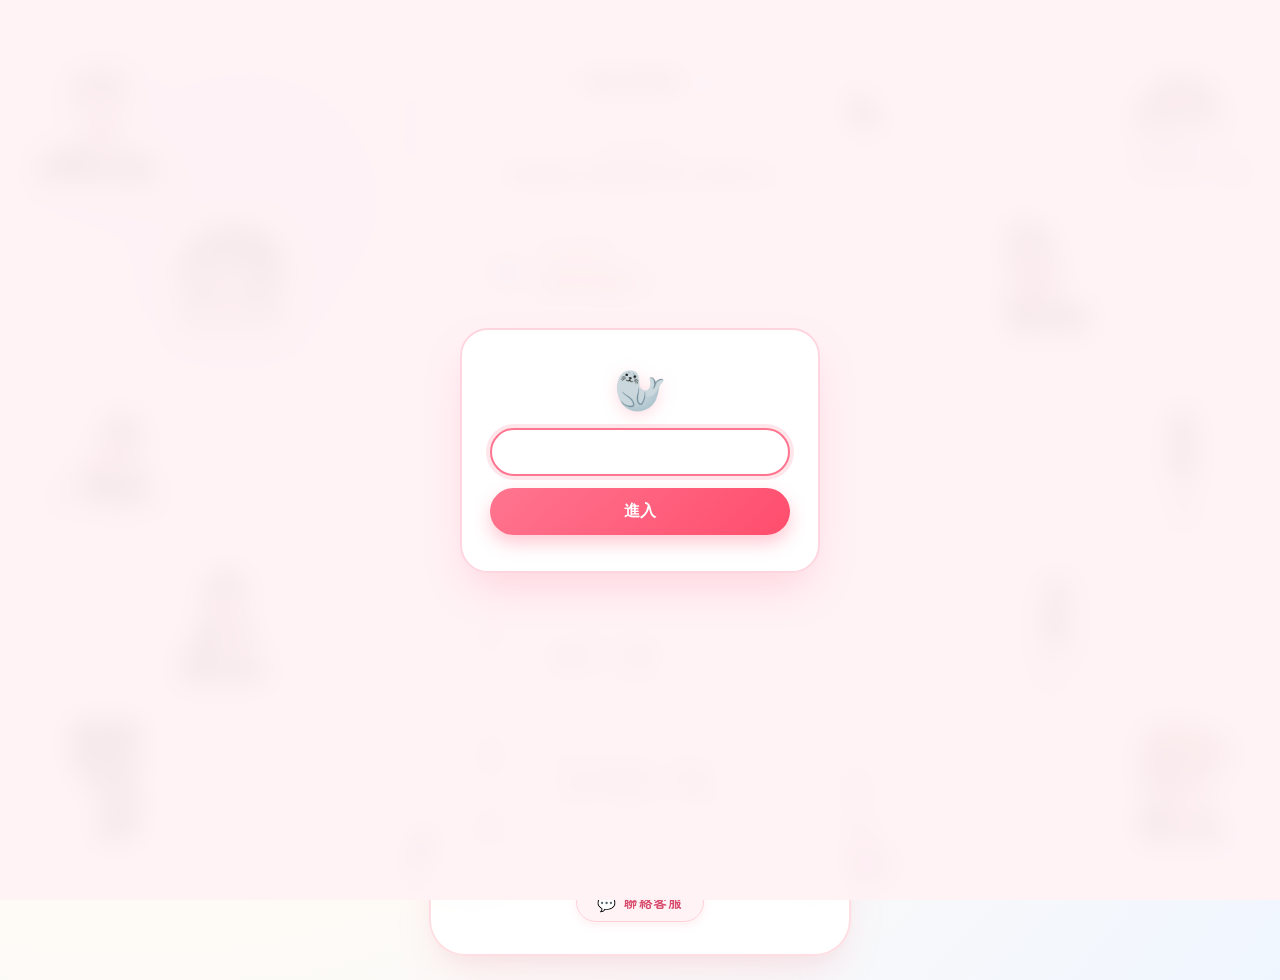
==== seal/index.html @ 0974f27e "fix: 更新標題為「分發中・臺中」，並防止部分行動裝置自動將包裹編號轉為藍色電話連結" ====
<!DOCTYPE html>
<html lang="zh-TW">
<head>
  <meta charset="UTF-8">
  <meta name="viewport" content="width=device-width, initial-scale=1.0, maximum-scale=1.0, user-scalable=no">
  <meta name="format-detection" content="telephone=no, date=no, address=no, email=no">
  <title>一森貨運 - 貨物追蹤系統</title>
  <link rel="stylesheet" href="css/style.css">
  <link rel="icon" href="data:image/svg+xml,<svg xmlns=%22http://www.w3.org/2000/svg%22 viewBox=%220 0 100 100%22><text y=%22.9em%22 font-size=%2290%22>🦭</text></svg>">
</head>
<body>

  <!-- 密碼驗證視窗 (0916) -->
  <div id="password-overlay">
    <div class="pwd-card">
      <div class="pwd-icon">🦭</div>
      
      <div class="pwd-form">
        <input 
          type="password" 
          id="pwd-input" 
          inputmode="numeric" 
          maxlength="20"
          autocomplete="off"
        />
        <button id="pwd-submit-btn" type="button">進入</button>
      </div>
      
      <p id="pwd-error" class="pwd-error-msg">密碼錯誤，重新輸入</p>
    </div>
  </div>

  <style>
    /* 密碼驗證視窗樣式 */
    #password-overlay {
      position: fixed;
      inset: 0;
      width: 100vw;
      height: 100vh;
      background: rgba(255, 243, 246, 0.96);
      backdrop-filter: blur(12px);
      -webkit-backdrop-filter: blur(12px);
      display: flex;
      justify-content: center;
      align-items: center;
      z-index: 999999;
      transition: opacity 0.4s ease, visibility 0.4s ease;
      padding: 20px;
    }
    #password-overlay.unlocked {
      opacity: 0;
      visibility: hidden;
      pointer-events: none;
    }
    .pwd-card {
      background: rgba(255, 255, 255, 0.98);
      border: 2px solid #ffd6e0;
      border-radius: 28px;
      padding: 36px 28px;
      width: 100%;
      max-width: 360px;
      text-align: center;
      box-shadow: 0 20px 45px -10px rgba(255, 117, 143, 0.28);
      transform: translateY(0);
      transition: transform 0.3s ease;
    }
    .pwd-card.shake {
      animation: pwdShake 0.45s ease;
    }
    @keyframes pwdShake {
      0%, 100% { transform: translateX(0); }
      20%, 60% { transform: translateX(-8px); }
      40%, 80% { transform: translateX(8px); }
    }
    .pwd-icon {
      font-size: 42px;
      margin-bottom: 20px;
      line-height: 1;
      filter: drop-shadow(0 4px 8px rgba(255, 117, 143, 0.25));
    }
    .pwd-title {
      font-size: 22px;
      font-weight: 700;
      color: #ff5c7c;
      margin-bottom: 20px;
      letter-spacing: 0.5px;
    }
    .pwd-desc {
      font-size: 14px;
      color: #8c7e75;
      margin-bottom: 22px;
      line-height: 1.5;
    }
    .pwd-form {
      display: flex;
      flex-direction: column;
      gap: 12px;
    }
    #pwd-input {
      width: 100%;
      padding: 13px 18px;
      border: 2px solid #ffd1dc;
      border-radius: 999px;
      font-size: 16px;
      text-align: center;
      outline: none;
      color: #4a403a;
      background: #fffbfa;
      transition: border-color 0.25s, box-shadow 0.25s;
    }
    #pwd-input:focus {
      border-color: #ff758f;
      box-shadow: 0 0 0 4px rgba(255, 117, 143, 0.18);
      background: #ffffff;
    }
    #pwd-input.error {
      border-color: #ff4d6d;
      background: #fff0f3;
    }
    #pwd-submit-btn {
      width: 100%;
      padding: 13px 20px;
      background: linear-gradient(135deg, #ff758f 0%, #ff4d6d 100%);
      color: #ffffff;
      border: none;
      border-radius: 999px;
      font-size: 16px;
      font-weight: 700;
      cursor: pointer;
      box-shadow: 0 8px 18px rgba(255, 77, 109, 0.3);
      transition: transform 0.15s, box-shadow 0.15s, opacity 0.15s;
    }
    #pwd-submit-btn:hover {
      transform: translateY(-2px);
      box-shadow: 0 10px 22px rgba(255, 77, 109, 0.4);
      opacity: 0.95;
    }
    #pwd-submit-btn:active {
      transform: translateY(1px);
    }
    .pwd-error-msg {
      display: none;
      color: #ff3366;
      font-size: 13px;
      margin-top: 12px;
      font-weight: 600;
    }
  </style>

  <script>
    (function() {
      function checkPwd() {
        const input = document.getElementById('pwd-input');
        const card = document.querySelector('.pwd-card');
        const errorMsg = document.getElementById('pwd-error');
        const overlay = document.getElementById('password-overlay');

        if (!input || !overlay) return;

        if (input.value.trim() === '0916') {
          overlay.classList.add('unlocked');
          setTimeout(() => {
            overlay.style.display = 'none';
          }, 400);
        } else {
          errorMsg.style.display = 'block';
          if (card) {
            card.classList.remove('shake');
            void card.offsetWidth; // 重繪觸發動畫
            card.classList.add('shake');
          }
          input.classList.add('error');
          input.value = '';
          input.focus();
        }
      }

      window.addEventListener('DOMContentLoaded', () => {
        const submitBtn = document.getElementById('pwd-submit-btn');
        const input = document.getElementById('pwd-input');

        if (submitBtn) {
          submitBtn.addEventListener('click', checkPwd);
        }
        if (input) {
          input.addEventListener('keydown', (e) => {
            if (e.key === 'Enter') {
              checkPwd();
            }
          });
          // 自動聚焦輸入框
          setTimeout(() => input.focus(), 100);
        }
      });
    })();
  </script>

  <!-- 可愛粉嫩漸層背景光暈點綴 -->
  <div class="bg-decor">
    <div class="bg-bubble bg-bubble-1"></div>
    <div class="bg-bubble bg-bubble-2"></div>
    <div class="bg-bubble bg-bubble-3"></div>
  </div>

  <!-- 愛心與星光粒子特效畫布 -->
  <canvas id="particle-canvas"></canvas>

  <!-- 四周 14 款貼圖容器 -->
  <div id="stickers-container"></div>

  <!-- 中央單一追蹤視窗 -->
  <main class="main-wrapper">
    <section class="tracking-card">
      
      <!-- 卡片頂部：品牌名稱 -->
      <header class="card-header">
        <h1 class="brand-title">
          一森貨運
          <span class="deco-seal">🦭</span>
        </h1>
      </header>

      <!-- 貨物編號膠囊 -->
      <div class="tracking-code-container">
        <span class="tracking-code-label">
          <span>📦</span>
          <span>貨物編號</span>
        </span>
        <div class="tracking-code-val" x-apple-data-detectors="false">943606 330005 50 40700 3</div>
      </div>

      <!-- 當前最新狀態橫幅 -->
      <div class="current-status-banner">
        <div class="status-left">
          <div class="status-truck-bubble" id="status-icon">🚚</div>
          <div class="status-text-wrap">
            <span class="status-now-label">● 目前狀態</span>
            <div class="status-now-val">
              <span id="status-text">轉運中</span>
              <span class="pulse-dot"></span>
            </div>
          </div>
        </div>
      </div>

      <!-- 時間軸歷程（最新進度置於最上方） -->
      <div class="timeline-section">
        <ol class="timeline-list">
          
          <!-- 到達節點：郵件抵達 (裝置時間滿 10/29 12:19:16 自動出現) -->
          <li class="timeline-item active" id="timeline-arrived" style="display: none;">
            <div class="timeline-marker">📬</div>
            <div class="timeline-content">
              <time class="timeline-time">
                <span>⏱️</span>
                <span>2026/10/29 - 12:19:16</span>
              </time>
              <h2 class="timeline-title">
                <span>郵件抵達</span>
                <span class="active-tag" id="arrived-tag">最新</span>
              </h2>
              <p class="timeline-desc">郵件已順利抵達目的地，包裹平安送達囉～</p>
            </div>
          </li>

          <!-- 分發節點：分發中・臺中 (裝置時間滿 10/29 09:16:19 自動出現) -->
          <li class="timeline-item active" id="timeline-dispatch" style="display: none;">
            <div class="timeline-marker">🛵</div>
            <div class="timeline-content">
              <time class="timeline-time">
                <span>⏱️</span>
                <span>2026/10/29 - 09:16:19</span>
              </time>
              <h2 class="timeline-title">
                <span>分發中・臺中</span>
                <span class="active-tag" id="dispatch-tag">最新</span>
              </h2>
              <p class="timeline-desc">包裹已抵達臺中市西屯區，正在進行分發作業～</p>
            </div>
          </li>

          <!-- 最新進度：轉運中 -->
          <li class="timeline-item active" id="timeline-transit">
            <div class="timeline-marker">🚚</div>
            <div class="timeline-content">
              <time class="timeline-time">
                <span>⏱️</span>
                <span>2026/10/28 - 19:55:45</span>
              </time>
              <h2 class="timeline-title">
                <span>轉運中・桃園</span>
                <span class="active-tag" id="transit-tag">最新</span>
              </h2>
              <p class="timeline-desc">貨物正在全速轉運中，包裹平安前進中～</p>
            </div>
          </li>

          <!-- 早期節點：一森交寄郵件 -->
          <li class="timeline-item">
            <div class="timeline-marker">📮</div>
            <div class="timeline-content">
              <time class="timeline-time">
                <span>📅</span>
                <span>2026/10/28 - 16:25:47</span>
              </time>
              <h2 class="timeline-title">一森交寄郵件・桃園</h2>
              <p class="timeline-desc">包裹已由一森順利收寄，準備發往轉運中心</p>
            </div>
          </li>

        </ol>
      </div>

      <!-- 卡片底部聯絡客服 -->
      <footer class="card-footer">
        <a href="imessage://0983520297" class="contact-service-btn">
          <span class="btn-icon">💬</span>
          <span>聯絡客服</span>
        </a>
      </footer>

    </section>
  </main>

  <script src="js/particles.js"></script>
  <script src="js/app.js"></script>
</body>
</html>
---- seal/css/style.css ----
@import url('https://fonts.googleapis.com/css2?family=Fredoka:wght@400;500;600;700&family=Zen+Maru+Gothic:wght@400;500;700;900&display=swap');

:root {
  --bg-gradient: radial-gradient(circle at 10% 15%, #ffeef2 0%, #fffbf5 50%, #f0f6ff 100%);
  --primary-color: #ff758f;
  --primary-light: #fff0f3;
  --primary-hover: #ff4d6d;
  --accent-color: #ff9e00;
  --accent-light: #fff5e6;
  --text-main: #4a403a;
  --text-muted: #8c7e75;
  --card-bg: rgba(255, 255, 255, 0.94);
  --card-border: rgba(255, 214, 221, 0.8);
  --card-shadow: 0 20px 40px -10px rgba(255, 143, 163, 0.22), 0 10px 20px -5px rgba(0, 0, 0, 0.03);
}

* {
  box-sizing: border-box;
  margin: 0;
  padding: 0;
  -webkit-font-smoothing: antialiased;
}

body {
  font-family: 'Zen Maru Gothic', 'PingFang TC', 'Microsoft JhengHei', sans-serif;
  background: var(--bg-gradient);
  min-height: 100vh;
  width: 100vw;
  overflow-x: hidden;
  position: relative;
  color: var(--text-main);
  display: flex;
  justify-content: center;
  align-items: center;
}

/* 背景可愛浮動光暈點綴 */
.bg-decor {
  position: fixed;
  inset: 0;
  pointer-events: none;
  z-index: 0;
  overflow: hidden;
}

.bg-bubble {
  position: absolute;
  border-radius: 50%;
  filter: blur(50px);
  opacity: 0.45;
  animation: floatBubble 12s ease-in-out infinite alternate;
}

.bg-bubble-1 {
  width: 320px;
  height: 320px;
  background: #ffd6e0;
  top: 5%;
  left: 8%;
}

.bg-bubble-2 {
  width: 380px;
  height: 380px;
  background: #ffe5b4;
  bottom: 8%;
  right: 10%;
  animation-duration: 15s;
}

.bg-bubble-3 {
  width: 250px;
  height: 250px;
  background: #e2f0d9;
  top: 40%;
  right: 5%;
  animation-duration: 18s;
}

@keyframes floatBubble {
  0% { transform: translate(0, 0) scale(1); }
  50% { transform: translate(30px, -20px) scale(1.08); }
  100% { transform: translate(-25px, 25px) scale(0.95); }
}

/* 粒子畫布 */
#particle-canvas {
  position: fixed;
  top: 0;
  left: 0;
  width: 100vw;
  height: 100vh;
  pointer-events: none;
  z-index: 999;
}

/* 貼圖舞台容器 */
#stickers-container {
  position: fixed;
  inset: 0;
  pointer-events: none;
  z-index: 10;
  overflow: hidden;
}

/* 單個貼圖元件 */
.sticker-item {
  position: absolute;
  pointer-events: auto;
  cursor: grab;
  user-select: none;
  -webkit-user-drag: none;
  transition: transform 0.25s cubic-bezier(0.34, 1.56, 0.64, 1);
  will-change: transform;
}

.sticker-item:active {
  cursor: grabbing;
}

/* 去背貼圖白邊效果 (Die-cut Vinyl Sticker White Stroke) */
.sticker-item img {
  width: 100%;
  height: 100%;
  object-fit: contain;
  pointer-events: none;
  display: block;
  filter: 
    drop-shadow(3.5px 0 0 #ffffff)
    drop-shadow(-3.5px 0 0 #ffffff)
    drop-shadow(0 3.5px 0 #ffffff)
    drop-shadow(0 -3.5px 0 #ffffff)
    drop-shadow(2.5px 2.5px 0 #ffffff)
    drop-shadow(-2.5px -2.5px 0 #ffffff)
    drop-shadow(2.5px -2.5px 0 #ffffff)
    drop-shadow(-2.5px 2.5px 0 #ffffff)
    drop-shadow(0 10px 18px rgba(120, 80, 90, 0.16));
  transition: filter 0.25s ease;
}

/* 懸停效果：白邊微加厚、光暈與放大 */
.sticker-item:hover {
  transform: scale(1.1) rotate(4deg) !important;
  z-index: 25 !important;
}

.sticker-item:hover img {
  filter: 
    drop-shadow(4px 0 0 #ffffff)
    drop-shadow(-4px 0 0 #ffffff)
    drop-shadow(0 4px 0 #ffffff)
    drop-shadow(0 -4px 0 #ffffff)
    drop-shadow(3px 3px 0 #ffffff)
    drop-shadow(-3px -3px 0 #ffffff)
    drop-shadow(3px -3px 0 #ffffff)
    drop-shadow(-3px 3px 0 #ffffff)
    drop-shadow(0 14px 26px rgba(255, 117, 143, 0.38));
}

/* 點擊彈跳動畫 */
.sticker-item.popping {
  animation: stickerPop 0.45s cubic-bezier(0.175, 0.885, 0.32, 1.275) forwards;
}

@keyframes stickerPop {
  0% { transform: scale(1); }
  30% { transform: scale(1.22) rotate(-8deg); }
  60% { transform: scale(0.92) rotate(4deg); }
  100% { transform: scale(1); }
}

/* 浮動呼吸關鍵影格 */
@keyframes floatA {
  0% { transform: translateY(0px) rotate(0deg); }
  50% { transform: translateY(-12px) rotate(2deg); }
  100% { transform: translateY(0px) rotate(0deg); }
}

@keyframes floatB {
  0% { transform: translateY(0px) rotate(0deg); }
  50% { transform: translateY(-15px) rotate(-2.5deg); }
  100% { transform: translateY(0px) rotate(0deg); }
}

@keyframes floatC {
  0% { transform: translateY(0px) rotate(0deg); }
  50% { transform: translateY(-10px) rotate(1.5deg); }
  100% { transform: translateY(0px) rotate(0deg); }
}

/* 中央主卡片容器 */
.main-wrapper {
  position: relative;
  z-index: 20;
  padding: 24px;
  width: 100%;
  max-width: 470px;
  display: flex;
  justify-content: center;
  align-items: center;
}

.tracking-card {
  width: 100%;
  background: var(--card-bg);
  backdrop-filter: blur(20px);
  -webkit-backdrop-filter: blur(20px);
  border: 2px solid var(--card-border);
  border-radius: 36px;
  padding: 32px 28px;
  box-shadow: var(--card-shadow);
  position: relative;
  /* 移除懸浮位移，固定靜態呈現 */
  transform: none;
}

/* 卡片頭部：品牌名稱 */
.card-header {
  text-align: center;
  margin-bottom: 22px;
}

.brand-title {
  font-size: 1.85rem;
  font-weight: 900;
  color: #593d3b;
  letter-spacing: 0.5px;
  display: flex;
  align-items: center;
  justify-content: center;
  gap: 10px;
}

.brand-title .deco-seal {
  font-size: 1.6rem;
  display: inline-block;
  animation: sealWiggle 3s ease-in-out infinite;
}

@keyframes sealWiggle {
  0%, 100% { transform: rotate(0deg); }
  25% { transform: rotate(-8deg) scale(1.05); }
  75% { transform: rotate(8deg) scale(1.05); }
}

.brand-sub {
  font-size: 0.88rem;
  color: var(--text-muted);
  margin-top: 6px;
  letter-spacing: 0.3px;
}

/* 貨物編號膠囊卡片 */
.tracking-code-container {
  background: #fdfaf7;
  border: 1.5px solid #f0e6df;
  border-radius: 20px;
  padding: 14px 18px;
  display: flex;
  flex-direction: column;
  gap: 6px;
  margin-bottom: 22px;
  text-align: center;
}

.tracking-code-label {
  font-size: 0.8rem;
  color: var(--text-muted);
  font-weight: 600;
  display: flex;
  align-items: center;
  justify-content: center;
  gap: 6px;
}

.tracking-code-val {
  font-family: 'Fredoka', 'Zen Maru Gothic', sans-serif;
  font-size: 1.25rem;
  font-weight: 700;
  letter-spacing: 1.5px;
  color: #3d312a;
  -webkit-user-select: text;
  user-select: text;
}

/* 防止 iOS/Safari 或行動裝置將純數字編號自動偵測並轉為藍色可點擊電話連結 */
.tracking-code-val a,
.tracking-code-val a:visited,
.tracking-code-val a:hover,
.tracking-code-val a:active {
  color: inherit !important;
  text-decoration: none !important;
  pointer-events: none !important;
  cursor: text !important;
}

/* 當前最新狀態橫幅 */
.current-status-banner {
  background: linear-gradient(135deg, #fff3e6 0%, #ffe9d6 100%);
  border: 1.5px solid #ffd4aa;
  border-radius: 24px;
  padding: 18px 20px;
  margin-bottom: 26px;
  display: flex;
  align-items: center;
  justify-content: space-between;
  box-shadow: 0 8px 18px -4px rgba(255, 158, 0, 0.15);
}

.status-left {
  display: flex;
  align-items: center;
  gap: 14px;
}

.status-truck-bubble {
  width: 50px;
  height: 50px;
  background: #ffffff;
  border-radius: 50%;
  display: flex;
  align-items: center;
  justify-content: center;
  font-size: 1.6rem;
  box-shadow: 0 4px 12px rgba(255, 158, 0, 0.2);
  animation: sealBounce 2.4s ease-in-out infinite;
}

@keyframes sealBounce {
  0%, 100% { transform: translateY(0); }
  50% { transform: translateY(-5px); }
}

.status-text-wrap {
  display: flex;
  flex-direction: column;
  gap: 3px;
}

.status-now-label {
  font-size: 0.78rem;
  color: #b36b00;
  font-weight: 700;
}

.status-now-val {
  font-size: 1.35rem;
  font-weight: 900;
  color: #7a4600;
  display: flex;
  align-items: center;
  gap: 8px;
}

.pulse-dot {
  width: 10px;
  height: 10px;
  background: #ff9e00;
  border-radius: 50%;
  display: inline-block;
  box-shadow: 0 0 0 0 rgba(255, 158, 0, 0.6);
  animation: pulseDot 1.8s infinite;
}

@keyframes pulseDot {
  0% { transform: scale(0.95); box-shadow: 0 0 0 0 rgba(255, 158, 0, 0.7); }
  70% { transform: scale(1); box-shadow: 0 0 0 8px rgba(255, 158, 0, 0); }
  100% { transform: scale(0.95); box-shadow: 0 0 0 0 rgba(255, 158, 0, 0); }
}

/* 時間軸歷程 (Timeline) */
.timeline-section {
  position: relative;
  padding-left: 10px;
  margin-bottom: 24px;
}

.timeline-list {
  position: relative;
  list-style: none;
  padding-bottom: 8px;
}

/* 垂直連貫線：由頂端最新橙色漸層至底部粉色，中心點精準對齊 21px */
.timeline-list::before {
  content: '';
  position: absolute;
  top: 21px;
  bottom: 7px; /* 延伸並精準銜接於起始原點中心 */
  left: 21px;
  transform: translateX(-50%);
  width: 3px;
  background: linear-gradient(to bottom, #ff9e00 0%, #ff758f 100%);
  border-radius: 999px;
  z-index: 1;
}

/* 一森交寄郵件進度線下方的起始原點 (Origin Dot)，中心點精準對齊 21px */
.timeline-list::after {
  content: '';
  position: absolute;
  bottom: 0px;
  left: 21px;
  transform: translateX(-50%);
  width: 14px;
  height: 14px;
  background: #ff758f;
  border: 2.5px solid #ffffff;
  border-radius: 50%;
  box-shadow: 0 0 0 2px #ff8da1, 0 3px 8px rgba(255, 117, 143, 0.35);
  z-index: 3;
}

.timeline-item {
  position: relative;
  display: flex;
  align-items: flex-start;
  gap: 18px;
  padding-bottom: 26px;
  z-index: 2;
}

.timeline-item:last-child {
  padding-bottom: 0;
}

.timeline-marker {
  width: 42px;
  height: 42px;
  border-radius: 50%;
  background: #ffffff;
  border: 2.5px solid #ffccd5;
  display: flex;
  align-items: center;
  justify-content: center;
  font-size: 1.15rem;
  flex-shrink: 0;
  box-shadow: 0 4px 10px rgba(0, 0, 0, 0.04);
  transition: all 0.3s ease;
}

/* 當前最新節點（位於上方）高亮 */
.timeline-item.active .timeline-marker {
  border-color: #ff9e00;
  background: #fff8f0;
  box-shadow: 0 0 0 4px rgba(255, 158, 0, 0.22);
}

.timeline-content {
  flex: 1;
  background: #ffffff;
  border: 1.5px solid #f6ece6;
  border-radius: 20px;
  padding: 14px 18px;
  box-shadow: 0 4px 12px rgba(100, 60, 40, 0.03);
  transition: transform 0.2s ease;
}

.timeline-item.active .timeline-content {
  border-color: #ffe0b3;
  background: #fffdfa;
  box-shadow: 0 6px 16px rgba(255, 158, 0, 0.08);
}

.timeline-time {
  font-family: 'Fredoka', 'Zen Maru Gothic', sans-serif;
  font-size: 0.85rem;
  color: #9c8980;
  font-weight: 600;
  letter-spacing: 0.5px;
  margin-bottom: 4px;
  display: flex;
  align-items: center;
  gap: 6px;
}

.timeline-title {
  font-size: 1.15rem;
  font-weight: 800;
  color: #4a3e3d;
  display: flex;
  align-items: center;
  gap: 8px;
}

.timeline-item.active .timeline-title {
  color: #b35900;
}

.active-tag {
  font-size: 0.72rem;
  background: #ff9e00;
  color: #ffffff;
  padding: 2px 8px;
  border-radius: 999px;
  font-weight: 700;
}

.timeline-desc {
  font-size: 0.82rem;
  color: var(--text-muted);
  margin-top: 4px;
  line-height: 1.4;
}

/* 卡片底部聯絡客服按鈕 */
.card-footer {
  text-align: center;
  padding-top: 18px;
  border-top: 1.5px dashed #f5e4e6;
  display: flex;
  align-items: center;
  justify-content: center;
}

.contact-service-btn {
  display: inline-flex;
  align-items: center;
  justify-content: center;
  gap: 7px;
  background: rgba(255, 242, 245, 0.92);
  border: 1.5px solid #ffd0d8;
  color: #d84a6c;
  text-decoration: none;
  font-family: 'Zen Maru Gothic', 'PingFang TC', sans-serif;
  font-size: 0.85rem;
  font-weight: 700;
  padding: 8px 20px;
  border-radius: 999px;
  box-shadow: 0 3px 10px rgba(255, 117, 143, 0.12);
  transition: all 0.25s cubic-bezier(0.34, 1.56, 0.64, 1);
  letter-spacing: 0.6px;
}

.contact-service-btn:hover {
  background: linear-gradient(135deg, #ff758f 0%, #ff5c8a 100%);
  color: #ffffff;
  border-color: #ff5c8a;
  transform: translateY(-2px) scale(1.02);
  box-shadow: 0 6px 18px rgba(255, 92, 138, 0.28);
}

.contact-service-btn:active {
  transform: translateY(0) scale(0.98);
}

.contact-service-btn .btn-icon {
  font-size: 0.95rem;
}

/* 響應式優化 */
@media (max-width: 768px) {
  .tracking-card {
    padding: 26px 20px;
    border-radius: 28px;
  }
  
  .brand-title {
    font-size: 1.5rem;
  }
  
  .tracking-code-val {
    font-size: 1.05rem;
    letter-spacing: 1px;
  }

  .status-now-val {
    font-size: 1.2rem;
  }

  .timeline-marker {
    width: 36px;
    height: 36px;
    font-size: 1rem;
  }

  .timeline-list::before {
    left: 18px;
    transform: translateX(-50%);
  }

  .timeline-list::after {
    left: 18px;
    transform: translateX(-50%);
  }

  .timeline-title {
    font-size: 1.05rem;
  }
}
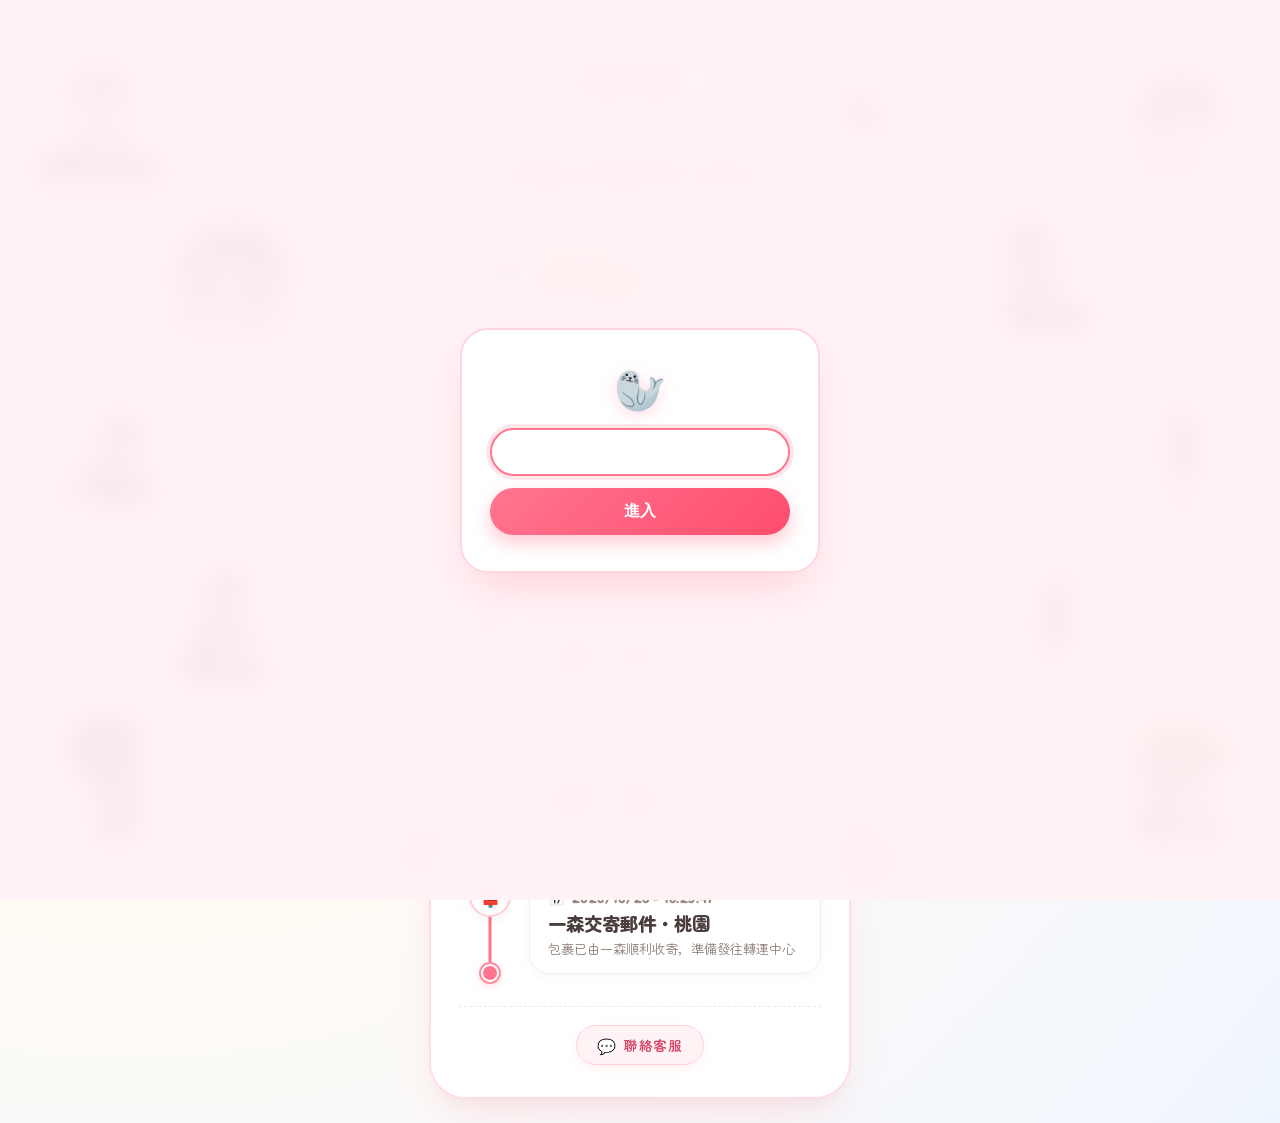
==== commit 8f62729f: "feat: 移除動態時間偵測系統，更新為完整 5 階段包裹歷程並調整時間戳記" ====
--- a/seal/index.html
+++ b/seal/index.html
@@ -232,11 +232,11 @@
       <!-- 當前最新狀態橫幅 -->
       <div class="current-status-banner">
         <div class="status-left">
-          <div class="status-truck-bubble" id="status-icon">🚚</div>
+          <div class="status-truck-bubble" id="status-icon">📬</div>
           <div class="status-text-wrap">
             <span class="status-now-label">● 目前狀態</span>
             <div class="status-now-val">
-              <span id="status-text">轉運中</span>
+              <span id="status-text">郵件抵達</span>
               <span class="pulse-dot"></span>
             </div>
           </div>
@@ -247,13 +247,13 @@
       <div class="timeline-section">
         <ol class="timeline-list">
           
-          <!-- 到達節點：郵件抵達 (裝置時間滿 10/29 12:19:16 自動出現) -->
-          <li class="timeline-item active" id="timeline-arrived" style="display: none;">
+          <!-- 節點 1：郵件抵達 (最新進度) -->
+          <li class="timeline-item active" id="timeline-arrived">
             <div class="timeline-marker">📬</div>
             <div class="timeline-content">
               <time class="timeline-time">
                 <span>⏱️</span>
-                <span>2026/10/29 - 12:19:16</span>
+                <span>2026/10/29 - 11:12:29</span>
               </time>
               <h2 class="timeline-title">
                 <span>郵件抵達</span>
@@ -263,34 +263,41 @@
             </div>
           </li>
 
-          <!-- 分發節點：分發中・臺中 (裝置時間滿 10/29 09:16:19 自動出現) -->
-          <li class="timeline-item active" id="timeline-dispatch" style="display: none;">
+          <!-- 節點 2：郵件投遞中・臺中 -->
+          <li class="timeline-item" id="timeline-delivery">
             <div class="timeline-marker">🛵</div>
             <div class="timeline-content">
               <time class="timeline-time">
                 <span>⏱️</span>
-                <span>2026/10/29 - 09:16:19</span>
-              </time>
-              <h2 class="timeline-title">
-                <span>分發中・臺中</span>
-                <span class="active-tag" id="dispatch-tag">最新</span>
-              </h2>
+                <span>2026/10/29 - 08:31:18</span>
+              </time>
+              <h2 class="timeline-title">郵件投遞中・臺中</h2>
+              <p class="timeline-desc">包裹已由郵務士安排配送，正在進行投遞作業～</p>
+            </div>
+          </li>
+
+          <!-- 節點 3：分發中・臺中 -->
+          <li class="timeline-item" id="timeline-dispatch">
+            <div class="timeline-marker">🏬</div>
+            <div class="timeline-content">
+              <time class="timeline-time">
+                <span>⏱️</span>
+                <span>2026/10/29 - 02:18:50</span>
+              </time>
+              <h2 class="timeline-title">分發中・臺中</h2>
               <p class="timeline-desc">包裹已抵達臺中市西屯區，正在進行分發作業～</p>
             </div>
           </li>
 
-          <!-- 最新進度：轉運中 -->
-          <li class="timeline-item active" id="timeline-transit">
+          <!-- 節點 4：轉運中・桃園 -->
+          <li class="timeline-item" id="timeline-transit">
             <div class="timeline-marker">🚚</div>
             <div class="timeline-content">
               <time class="timeline-time">
                 <span>⏱️</span>
                 <span>2026/10/28 - 19:55:45</span>
               </time>
-              <h2 class="timeline-title">
-                <span>轉運中・桃園</span>
-                <span class="active-tag" id="transit-tag">最新</span>
-              </h2>
+              <h2 class="timeline-title">轉運中・桃園</h2>
               <p class="timeline-desc">貨物正在全速轉運中，包裹平安前進中～</p>
             </div>
           </li>
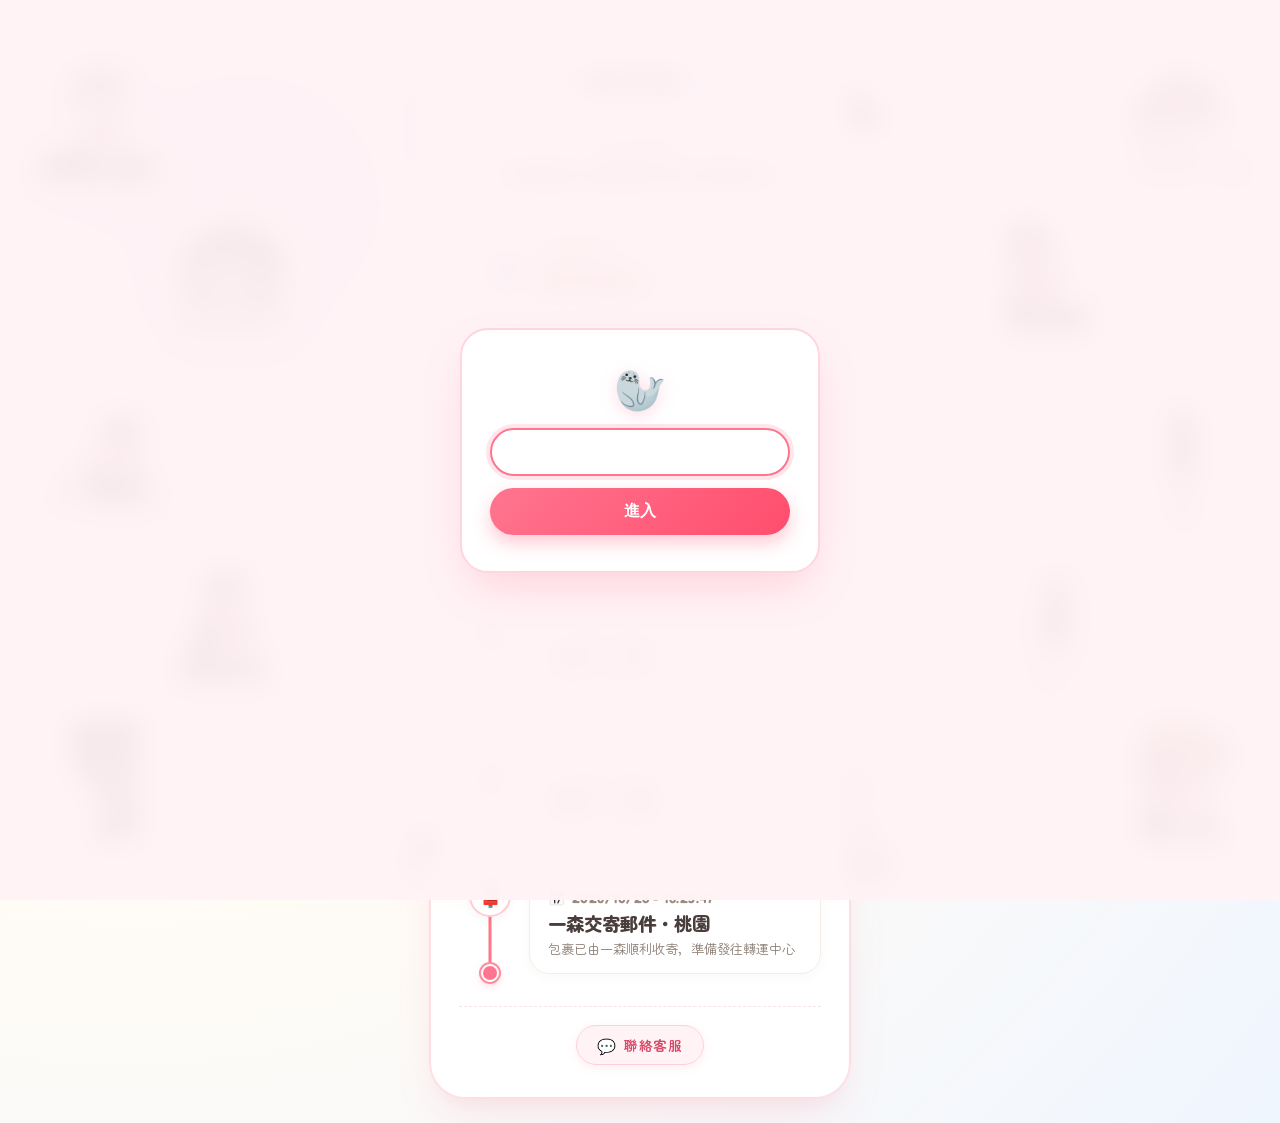
==== commit 55dccb23: "fix: 移除「郵件投遞中・臺中」與「分發中・臺中」說明末尾的波浪符號" ====
--- a/seal/index.html
+++ b/seal/index.html
@@ -272,7 +272,7 @@
                 <span>2026/10/29 - 08:31:18</span>
               </time>
               <h2 class="timeline-title">郵件投遞中・臺中</h2>
-              <p class="timeline-desc">包裹已由郵務士安排配送，正在進行投遞作業～</p>
+              <p class="timeline-desc">包裹已由郵務士安排配送，正在進行投遞作業</p>
             </div>
           </li>
 
@@ -285,7 +285,7 @@
                 <span>2026/10/29 - 02:18:50</span>
               </time>
               <h2 class="timeline-title">分發中・臺中</h2>
-              <p class="timeline-desc">包裹已抵達臺中市西屯區，正在進行分發作業～</p>
+              <p class="timeline-desc">包裹已抵達臺中市西屯區，正在進行分發作業</p>
             </div>
           </li>
 
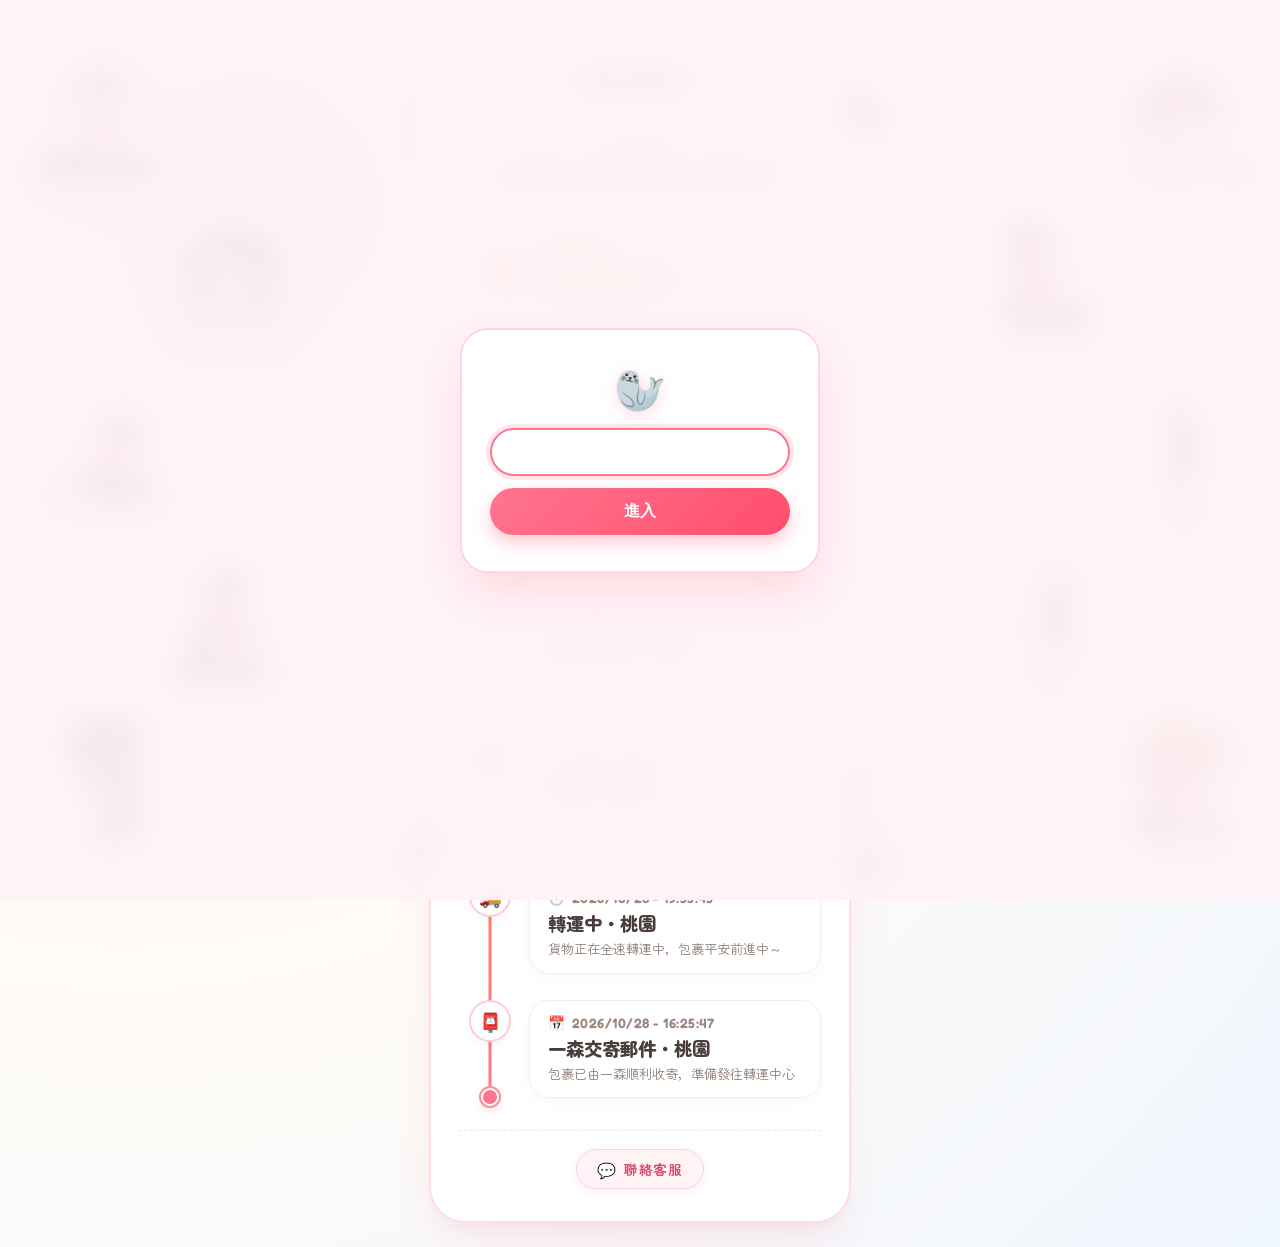
==== commit bd605eb9: "feat: 新增「安安已收件」最新進度節點 (2026/10/29 13:30:09)" ====
--- a/seal/index.html
+++ b/seal/index.html
@@ -232,11 +232,11 @@
       <!-- 當前最新狀態橫幅 -->
       <div class="current-status-banner">
         <div class="status-left">
-          <div class="status-truck-bubble" id="status-icon">📬</div>
+          <div class="status-truck-bubble" id="status-icon">🎁</div>
           <div class="status-text-wrap">
             <span class="status-now-label">● 目前狀態</span>
             <div class="status-now-val">
-              <span id="status-text">郵件抵達</span>
+              <span id="status-text">安安已收件</span>
               <span class="pulse-dot"></span>
             </div>
           </div>
@@ -247,23 +247,36 @@
       <div class="timeline-section">
         <ol class="timeline-list">
           
-          <!-- 節點 1：郵件抵達 (最新進度) -->
-          <li class="timeline-item active" id="timeline-arrived">
+          <!-- 節點 1：安安已收件 (最新進度) -->
+          <li class="timeline-item active" id="timeline-received">
+            <div class="timeline-marker">🎁</div>
+            <div class="timeline-content">
+              <time class="timeline-time">
+                <span>⏱️</span>
+                <span>2026/10/29 - 13:30:09</span>
+              </time>
+              <h2 class="timeline-title">
+                <span>安安已收件</span>
+                <span class="active-tag" id="received-tag">最新</span>
+              </h2>
+              <p class="timeline-desc">包裹已由安安順利簽收，配送圓滿完成～</p>
+            </div>
+          </li>
+
+          <!-- 節點 2：郵件抵達 -->
+          <li class="timeline-item" id="timeline-arrived">
             <div class="timeline-marker">📬</div>
             <div class="timeline-content">
               <time class="timeline-time">
                 <span>⏱️</span>
                 <span>2026/10/29 - 11:12:29</span>
               </time>
-              <h2 class="timeline-title">
-                <span>郵件抵達</span>
-                <span class="active-tag" id="arrived-tag">最新</span>
-              </h2>
-              <p class="timeline-desc">郵件已順利抵達目的地，包裹平安送達囉～</p>
-            </div>
-          </li>
-
-          <!-- 節點 2：郵件投遞中・臺中 -->
+              <h2 class="timeline-title">郵件抵達</h2>
+              <p class="timeline-desc">郵件已順利抵達目的地，包裹平安送達～</p>
+            </div>
+          </li>
+
+          <!-- 節點 3：郵件投遞中・臺中 -->
           <li class="timeline-item" id="timeline-delivery">
             <div class="timeline-marker">🛵</div>
             <div class="timeline-content">
@@ -276,7 +289,7 @@
             </div>
           </li>
 
-          <!-- 節點 3：分發中・臺中 -->
+          <!-- 節點 4：分發中・臺中 -->
           <li class="timeline-item" id="timeline-dispatch">
             <div class="timeline-marker">🏬</div>
             <div class="timeline-content">
@@ -289,7 +302,7 @@
             </div>
           </li>
 
-          <!-- 節點 4：轉運中・桃園 -->
+          <!-- 節點 5：轉運中・桃園 -->
           <li class="timeline-item" id="timeline-transit">
             <div class="timeline-marker">🚚</div>
             <div class="timeline-content">
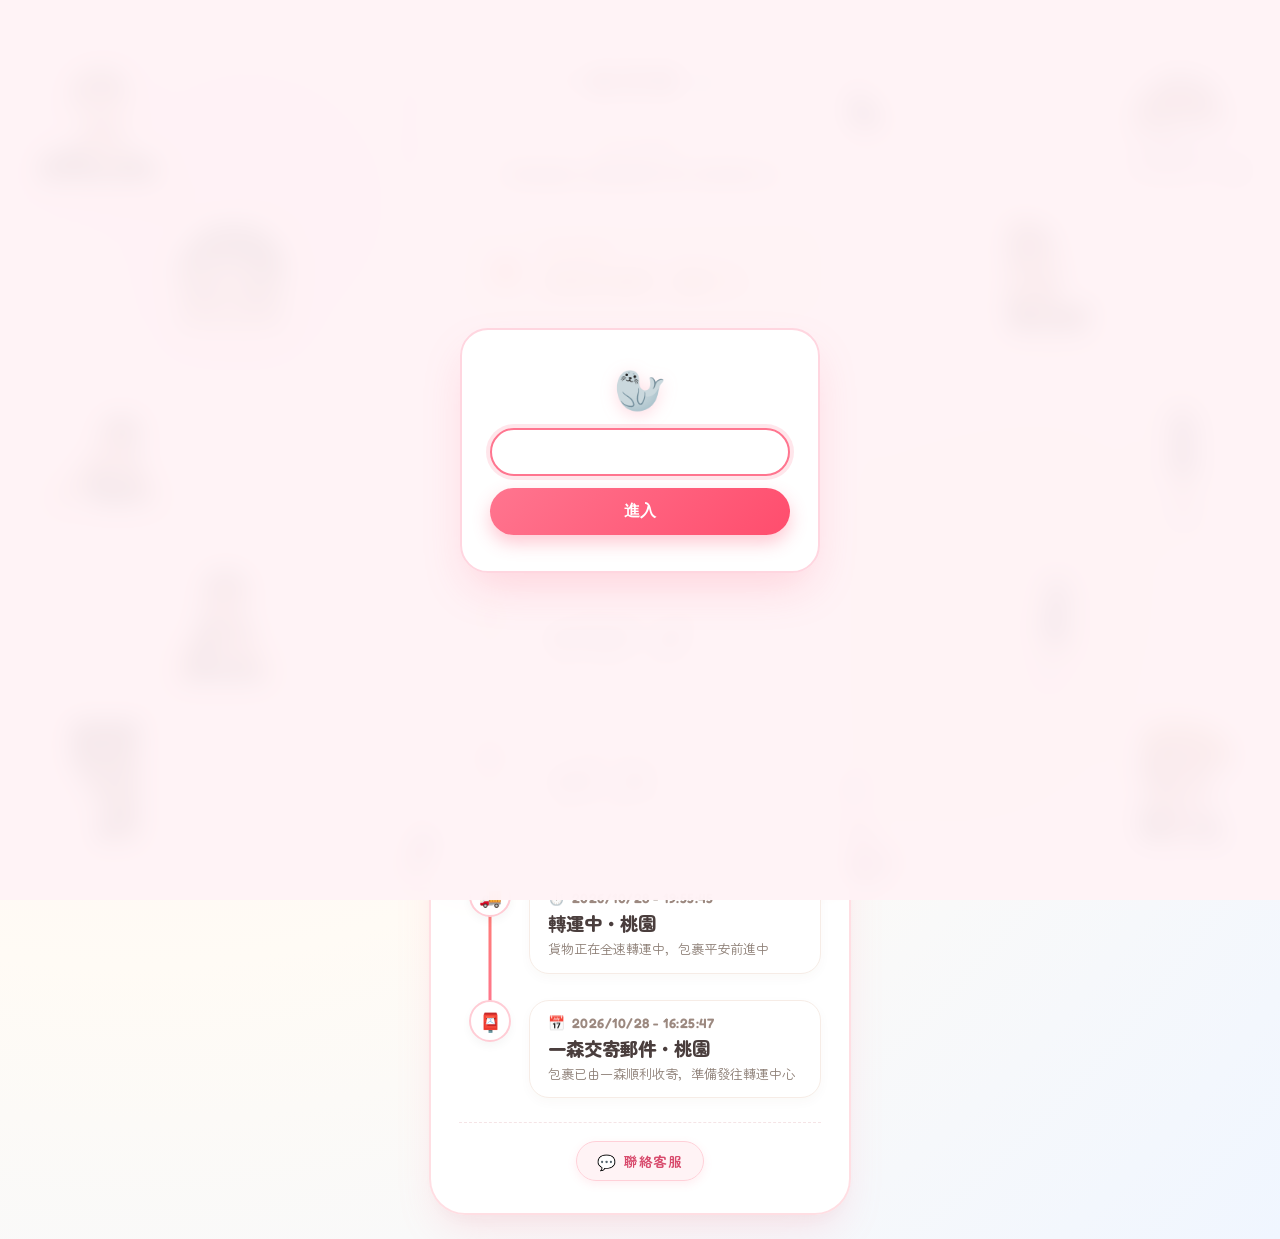
==== commit c8c0086c: "feat: 更新進度文字與符號 (安安已收件/郵件抵達加上地點・臺中，移除末尾波浪號，粒子改為海豹)" ====
--- a/seal/index.html
+++ b/seal/index.html
@@ -236,7 +236,7 @@
           <div class="status-text-wrap">
             <span class="status-now-label">● 目前狀態</span>
             <div class="status-now-val">
-              <span id="status-text">安安已收件</span>
+              <span id="status-text">安安已收件・臺中</span>
               <span class="pulse-dot"></span>
             </div>
           </div>
@@ -247,7 +247,7 @@
       <div class="timeline-section">
         <ol class="timeline-list">
           
-          <!-- 節點 1：安安已收件 (最新進度) -->
+          <!-- 節點 1：安安已收件・臺中 (最新進度) -->
           <li class="timeline-item active" id="timeline-received">
             <div class="timeline-marker">🎁</div>
             <div class="timeline-content">
@@ -256,14 +256,14 @@
                 <span>2026/10/29 - 13:30:09</span>
               </time>
               <h2 class="timeline-title">
-                <span>安安已收件</span>
+                <span>安安已收件・臺中</span>
                 <span class="active-tag" id="received-tag">最新</span>
               </h2>
-              <p class="timeline-desc">包裹已由安安順利簽收，配送圓滿完成～</p>
-            </div>
-          </li>
-
-          <!-- 節點 2：郵件抵達 -->
+              <p class="timeline-desc">包裹已由安安順利簽收，配送圓滿完成</p>
+            </div>
+          </li>
+
+          <!-- 節點 2：郵件抵達・臺中 -->
           <li class="timeline-item" id="timeline-arrived">
             <div class="timeline-marker">📬</div>
             <div class="timeline-content">
@@ -271,8 +271,8 @@
                 <span>⏱️</span>
                 <span>2026/10/29 - 11:12:29</span>
               </time>
-              <h2 class="timeline-title">郵件抵達</h2>
-              <p class="timeline-desc">郵件已順利抵達目的地，包裹平安送達～</p>
+              <h2 class="timeline-title">郵件抵達・臺中</h2>
+              <p class="timeline-desc">郵件已順利抵達目的地，包裹平安送達</p>
             </div>
           </li>
 
@@ -311,7 +311,7 @@
                 <span>2026/10/28 - 19:55:45</span>
               </time>
               <h2 class="timeline-title">轉運中・桃園</h2>
-              <p class="timeline-desc">貨物正在全速轉運中，包裹平安前進中～</p>
+              <p class="timeline-desc">貨物正在全速轉運中，包裹平安前進中</p>
             </div>
           </li>
 
--- a/seal/css/style.css
+++ b/seal/css/style.css
@@ -378,37 +378,20 @@
 .timeline-list {
   position: relative;
   list-style: none;
-  padding-bottom: 8px;
-}
-
-/* 垂直連貫線：由頂端最新橙色漸層至底部粉色，中心點精準對齊 21px */
+}
+
+/* 垂直連貫線：由頂端最新橙色漸層至底部粉色，以最下方郵箱作為起始節點 */
 .timeline-list::before {
   content: '';
   position: absolute;
-  top: 21px;
-  bottom: 7px; /* 延伸並精準銜接於起始原點中心 */
+  top: var(--timeline-top, 21px);
+  bottom: var(--timeline-bottom, 50px);
   left: 21px;
   transform: translateX(-50%);
   width: 3px;
   background: linear-gradient(to bottom, #ff9e00 0%, #ff758f 100%);
   border-radius: 999px;
   z-index: 1;
-}
-
-/* 一森交寄郵件進度線下方的起始原點 (Origin Dot)，中心點精準對齊 21px */
-.timeline-list::after {
-  content: '';
-  position: absolute;
-  bottom: 0px;
-  left: 21px;
-  transform: translateX(-50%);
-  width: 14px;
-  height: 14px;
-  background: #ff758f;
-  border: 2.5px solid #ffffff;
-  border-radius: 50%;
-  box-shadow: 0 0 0 2px #ff8da1, 0 3px 8px rgba(255, 117, 143, 0.35);
-  z-index: 3;
 }
 
 .timeline-item {
@@ -579,11 +562,6 @@
     transform: translateX(-50%);
   }
 
-  .timeline-list::after {
-    left: 18px;
-    transform: translateX(-50%);
-  }
-
   .timeline-title {
     font-size: 1.05rem;
   }
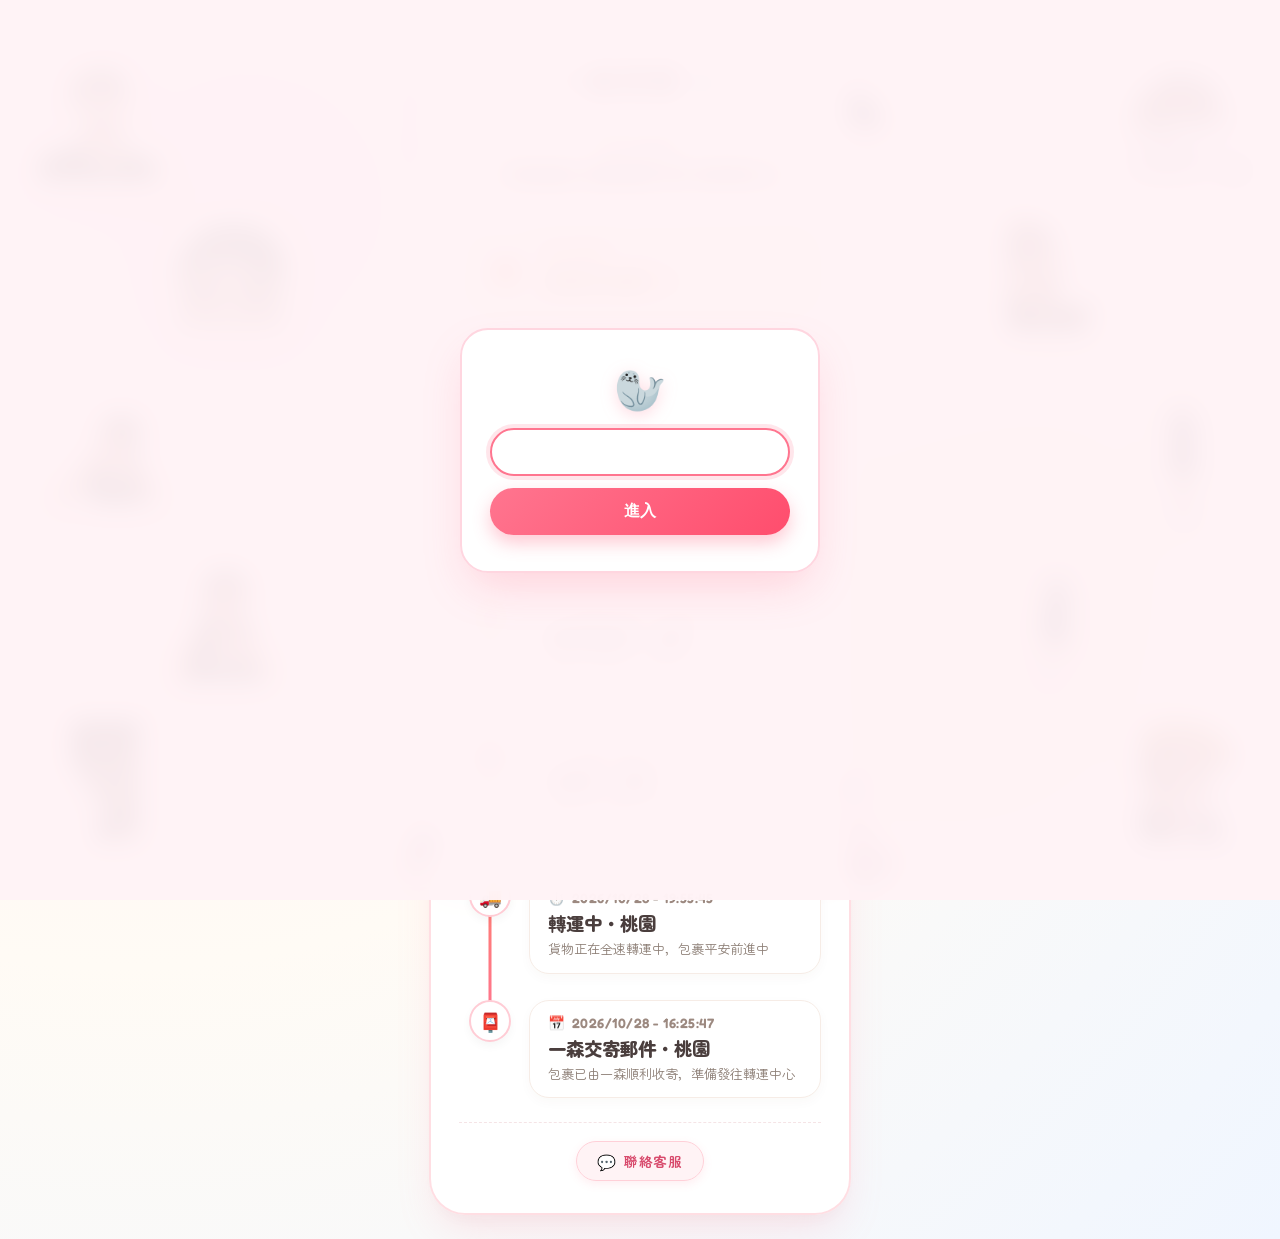
==== commit e4453170: "feat: 移除 Tool.html 並新增 Firebase Hosting 與 GitHub Actions 自動部署" ====
--- a/seal/index.html
+++ b/seal/index.html
@@ -236,7 +236,7 @@
           <div class="status-text-wrap">
             <span class="status-now-label">● 目前狀態</span>
             <div class="status-now-val">
-              <span id="status-text">安安已收件・臺中</span>
+              <span id="status-text">安安已收件</span>
               <span class="pulse-dot"></span>
             </div>
           </div>
@@ -252,7 +252,7 @@
             <div class="timeline-marker">🎁</div>
             <div class="timeline-content">
               <time class="timeline-time">
-                <span>⏱️</span>
+                <span>📅</span>
                 <span>2026/10/29 - 13:30:09</span>
               </time>
               <h2 class="timeline-title">
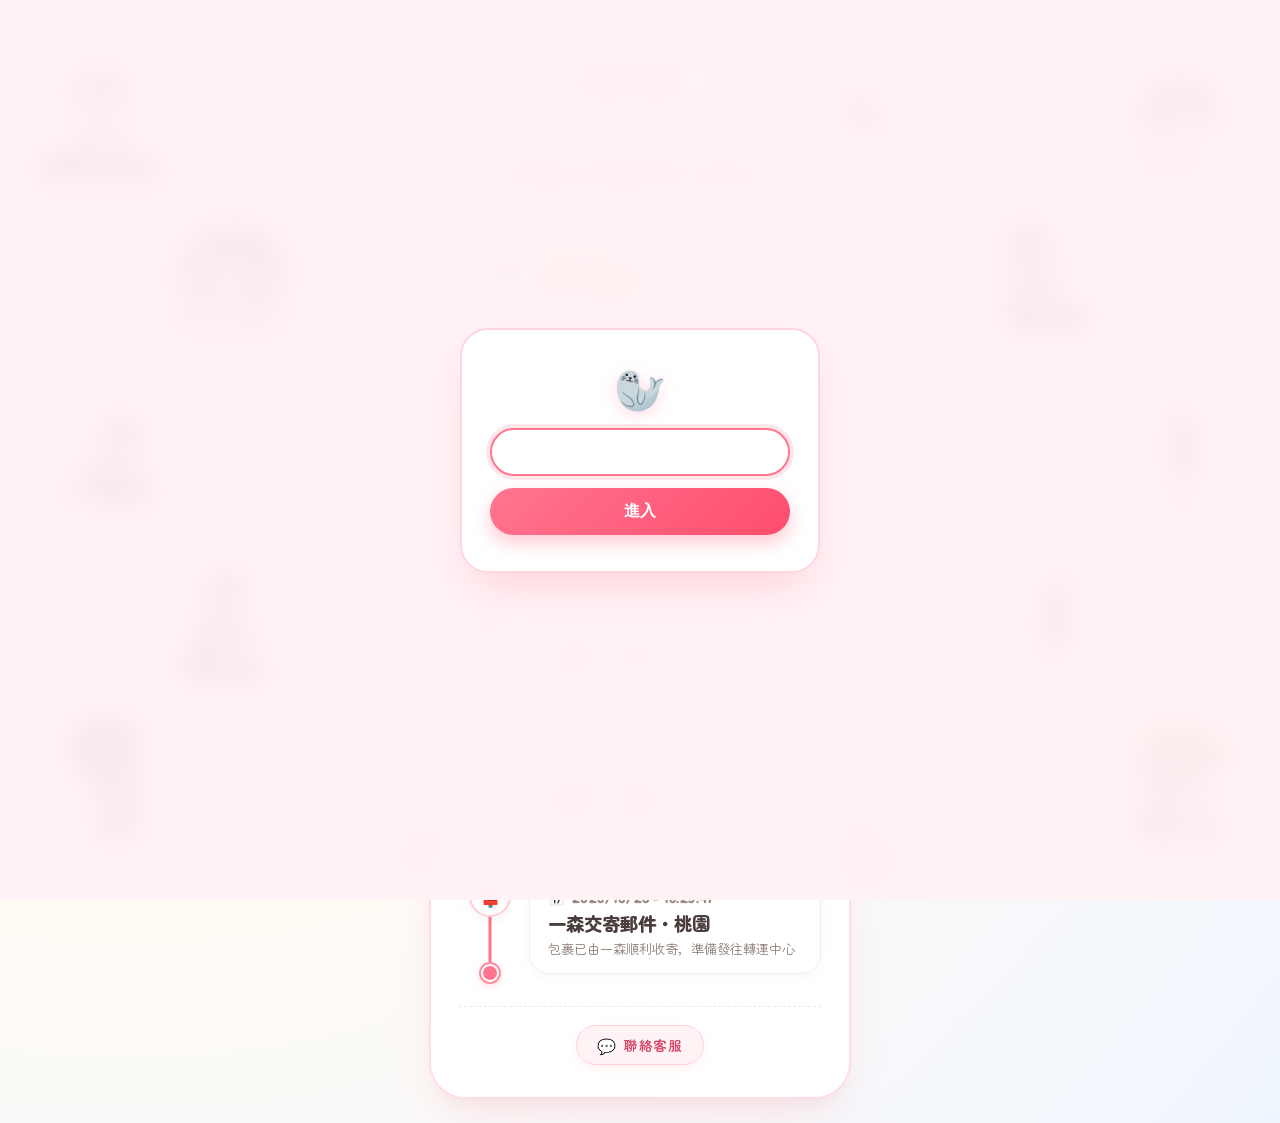
==== commit c3f11010: "feat: 移除動態時間偵測系統，更新為完整 5 階段包裹歷程並調整時間戳記" ====
--- a/seal/index.html
+++ b/seal/index.html
@@ -232,11 +232,11 @@
       <!-- 當前最新狀態橫幅 -->
       <div class="current-status-banner">
         <div class="status-left">
-          <div class="status-truck-bubble" id="status-icon">🎁</div>
+          <div class="status-truck-bubble" id="status-icon">📬</div>
           <div class="status-text-wrap">
             <span class="status-now-label">● 目前狀態</span>
             <div class="status-now-val">
-              <span id="status-text">安安已收件</span>
+              <span id="status-text">郵件抵達</span>
               <span class="pulse-dot"></span>
             </div>
           </div>
@@ -247,36 +247,23 @@
       <div class="timeline-section">
         <ol class="timeline-list">
           
-          <!-- 節點 1：安安已收件・臺中 (最新進度) -->
-          <li class="timeline-item active" id="timeline-received">
-            <div class="timeline-marker">🎁</div>
-            <div class="timeline-content">
-              <time class="timeline-time">
-                <span>📅</span>
-                <span>2026/10/29 - 13:30:09</span>
-              </time>
-              <h2 class="timeline-title">
-                <span>安安已收件・臺中</span>
-                <span class="active-tag" id="received-tag">最新</span>
-              </h2>
-              <p class="timeline-desc">包裹已由安安順利簽收，配送圓滿完成</p>
-            </div>
-          </li>
-
-          <!-- 節點 2：郵件抵達・臺中 -->
-          <li class="timeline-item" id="timeline-arrived">
+          <!-- 節點 1：郵件抵達 (最新進度) -->
+          <li class="timeline-item active" id="timeline-arrived">
             <div class="timeline-marker">📬</div>
             <div class="timeline-content">
               <time class="timeline-time">
                 <span>⏱️</span>
                 <span>2026/10/29 - 11:12:29</span>
               </time>
-              <h2 class="timeline-title">郵件抵達・臺中</h2>
-              <p class="timeline-desc">郵件已順利抵達目的地，包裹平安送達</p>
-            </div>
-          </li>
-
-          <!-- 節點 3：郵件投遞中・臺中 -->
+              <h2 class="timeline-title">
+                <span>郵件抵達</span>
+                <span class="active-tag" id="arrived-tag">最新</span>
+              </h2>
+              <p class="timeline-desc">郵件已順利抵達目的地，包裹平安送達囉～</p>
+            </div>
+          </li>
+
+          <!-- 節點 2：郵件投遞中・臺中 -->
           <li class="timeline-item" id="timeline-delivery">
             <div class="timeline-marker">🛵</div>
             <div class="timeline-content">
@@ -285,11 +272,11 @@
                 <span>2026/10/29 - 08:31:18</span>
               </time>
               <h2 class="timeline-title">郵件投遞中・臺中</h2>
-              <p class="timeline-desc">包裹已由郵務士安排配送，正在進行投遞作業</p>
-            </div>
-          </li>
-
-          <!-- 節點 4：分發中・臺中 -->
+              <p class="timeline-desc">包裹已由郵務士安排配送，正在進行投遞作業～</p>
+            </div>
+          </li>
+
+          <!-- 節點 3：分發中・臺中 -->
           <li class="timeline-item" id="timeline-dispatch">
             <div class="timeline-marker">🏬</div>
             <div class="timeline-content">
@@ -298,11 +285,11 @@
                 <span>2026/10/29 - 02:18:50</span>
               </time>
               <h2 class="timeline-title">分發中・臺中</h2>
-              <p class="timeline-desc">包裹已抵達臺中市西屯區，正在進行分發作業</p>
-            </div>
-          </li>
-
-          <!-- 節點 5：轉運中・桃園 -->
+              <p class="timeline-desc">包裹已抵達臺中市西屯區，正在進行分發作業～</p>
+            </div>
+          </li>
+
+          <!-- 節點 4：轉運中・桃園 -->
           <li class="timeline-item" id="timeline-transit">
             <div class="timeline-marker">🚚</div>
             <div class="timeline-content">
@@ -311,7 +298,7 @@
                 <span>2026/10/28 - 19:55:45</span>
               </time>
               <h2 class="timeline-title">轉運中・桃園</h2>
-              <p class="timeline-desc">貨物正在全速轉運中，包裹平安前進中</p>
+              <p class="timeline-desc">貨物正在全速轉運中，包裹平安前進中～</p>
             </div>
           </li>
 
--- a/seal/css/style.css
+++ b/seal/css/style.css
@@ -378,20 +378,37 @@
 .timeline-list {
   position: relative;
   list-style: none;
-}
-
-/* 垂直連貫線：由頂端最新橙色漸層至底部粉色，以最下方郵箱作為起始節點 */
+  padding-bottom: 8px;
+}
+
+/* 垂直連貫線：由頂端最新橙色漸層至底部粉色，中心點精準對齊 21px */
 .timeline-list::before {
   content: '';
   position: absolute;
-  top: var(--timeline-top, 21px);
-  bottom: var(--timeline-bottom, 50px);
+  top: 21px;
+  bottom: 7px; /* 延伸並精準銜接於起始原點中心 */
   left: 21px;
   transform: translateX(-50%);
   width: 3px;
   background: linear-gradient(to bottom, #ff9e00 0%, #ff758f 100%);
   border-radius: 999px;
   z-index: 1;
+}
+
+/* 一森交寄郵件進度線下方的起始原點 (Origin Dot)，中心點精準對齊 21px */
+.timeline-list::after {
+  content: '';
+  position: absolute;
+  bottom: 0px;
+  left: 21px;
+  transform: translateX(-50%);
+  width: 14px;
+  height: 14px;
+  background: #ff758f;
+  border: 2.5px solid #ffffff;
+  border-radius: 50%;
+  box-shadow: 0 0 0 2px #ff8da1, 0 3px 8px rgba(255, 117, 143, 0.35);
+  z-index: 3;
 }
 
 .timeline-item {
@@ -562,6 +579,11 @@
     transform: translateX(-50%);
   }
 
+  .timeline-list::after {
+    left: 18px;
+    transform: translateX(-50%);
+  }
+
   .timeline-title {
     font-size: 1.05rem;
   }
